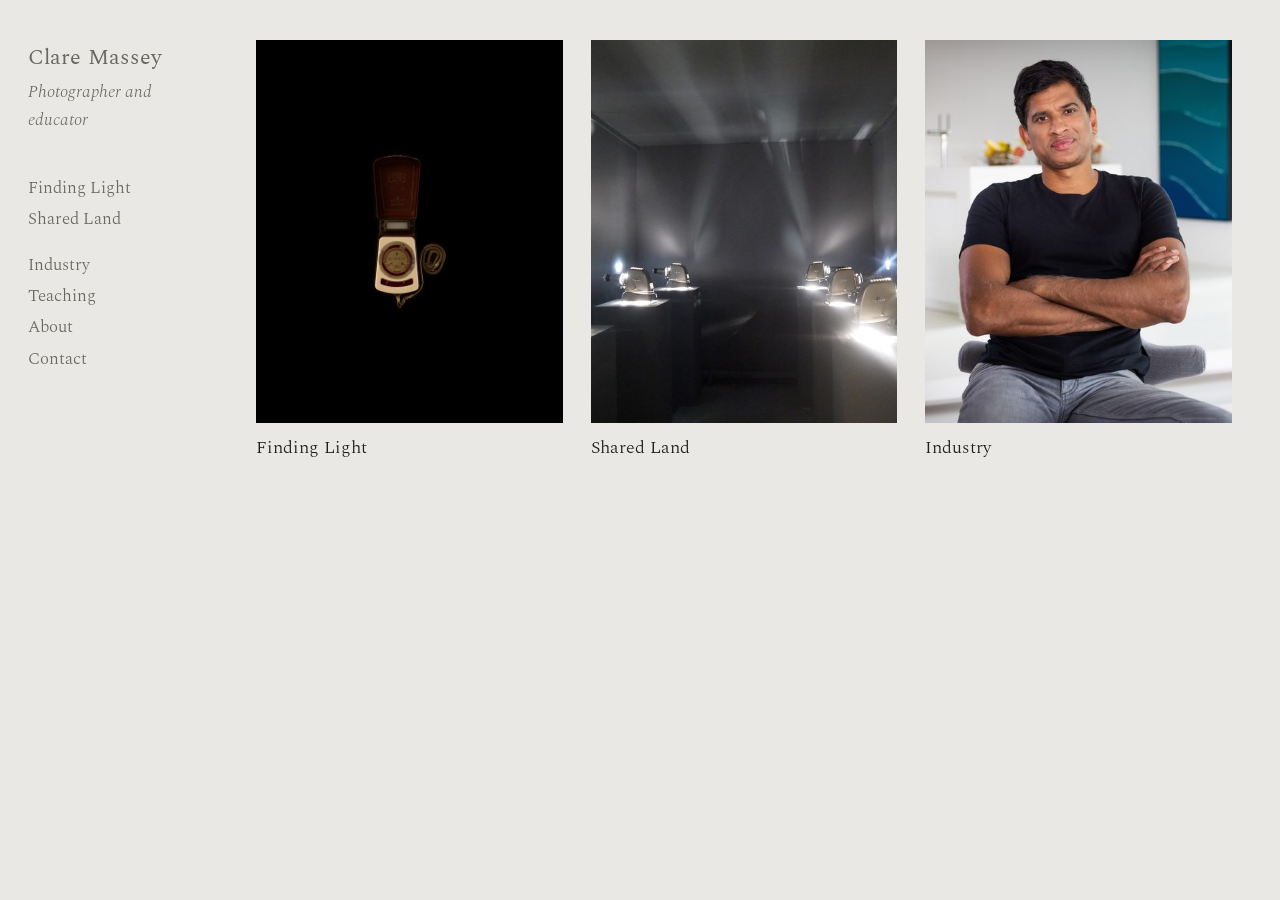
==== index.html @ 1a921242 "First draft of claremassey.co.uk Co-Authored-By: Claude Opus 5.5 <noreply@anthropic.com> Claude-Sess" ====
<!doctype html>
<html lang="en-GB"><head><meta charset="utf-8"><meta name="viewport" content="width=device-width,initial-scale=1">
<title>Clare Massey</title><meta name="description" content="Clare Massey — photographer and educator.">
<link rel="preconnect" href="https://fonts.googleapis.com"><link rel="preconnect" href="https://fonts.gstatic.com" crossorigin>
<link href="https://fonts.googleapis.com/css2?family=Spectral:ital,wght@0,300;0,400;1,300&display=swap" rel="stylesheet">
<link rel="stylesheet" href="style.css"></head>
<body><header class="side"><a class="name" href="index.html">Clare Massey</a><p class="role">Photographer and educator</p>
<nav aria-label="Main"><ul><li><a href="finding-light.html">Finding Light</a></li><li><a href="shared-land.html">Shared Land</a></li><li><a href="industry.html">Industry</a></li><li><a href="teaching.html">Teaching</a></li><li><a href="about.html">About</a></li><li><a href="contact.html">Contact</a></li></ul></nav></header>
<main><section class="home"><a class="proj" href="finding-light.html"><img src="img/finding-light/finding-light-ch34-darla-light-meter-sm.jpg" srcset="img/finding-light/finding-light-ch34-darla-light-meter-sm.jpg 800w, img/finding-light/finding-light-ch34-darla-light-meter.jpg 1800w" sizes="(min-width:900px) 25vw, 100vw" alt=""><span>Finding Light</span></a><a class="proj" href="shared-land.html"><img src="img/shared-land/shared-land-installation-view-slide-projectors-2012-sm.jpg" srcset="img/shared-land/shared-land-installation-view-slide-projectors-2012-sm.jpg 800w, img/shared-land/shared-land-installation-view-slide-projectors-2012.jpg 1800w" sizes="(min-width:900px) 25vw, 100vw" alt=""><span>Shared Land</span></a><a class="proj" href="industry.html"><img src="img/industry/industry-02-dr-rangan-chatterjee-bbc-maestro-sm.jpg" srcset="img/industry/industry-02-dr-rangan-chatterjee-bbc-maestro-sm.jpg 800w, img/industry/industry-02-dr-rangan-chatterjee-bbc-maestro.jpg 1800w" sizes="(min-width:900px) 25vw, 100vw" alt=""><span>Industry</span></a></section></main>
<div class="lb" hidden><button class="lb-x" aria-label="Close">Close</button><img alt=""><p class="lb-c"></p></div>
<script src="lb.js"></script></body></html>
---- style.css ----
:root{--wall:#E9E8E4;--ink:#1F1E1C;--soft:#6B6862;--rule:#CFCDC7;--frame:#FBFBF9}
*{box-sizing:border-box}
html{-webkit-text-size-adjust:100%}
body{margin:0;background:var(--wall);color:var(--ink);font:300 1.0625rem/1.65 Spectral,Georgia,serif;display:grid;grid-template-columns:15rem 1fr;min-height:100vh}
a{color:inherit;text-decoration-thickness:1px;text-underline-offset:.2em}
a:focus-visible,button:focus-visible{outline:2px solid var(--ink);outline-offset:3px}
.side{position:sticky;top:0;align-self:start;height:100vh;padding:2.5rem 1.75rem}
.name{font-size:1.35rem;font-weight:400;text-decoration:none;letter-spacing:.005em}
.role{margin:.15rem 0 2.5rem;color:var(--soft);font-style:italic}
.side ul{list-style:none;margin:0;padding:0}
.side li{margin:.2rem 0}
.side li:nth-child(3){margin-top:1.1rem}
.side a{text-decoration:none;color:var(--soft)}
.side a:hover,.side a[aria-current]{color:var(--ink)}
.side a[aria-current]{text-decoration:underline}
main{padding:2.5rem 3rem 6rem 1rem;max-width:84rem}
h1{font-weight:400;font-size:1.9rem;line-height:1.2;margin:0}
h2{font-weight:400;font-size:1.15rem;margin:4rem 0 1.25rem}
.meta{color:var(--soft);font-style:italic;margin:.2rem 0 1.5rem}
.intro{max-width:36rem;margin-bottom:3rem}
.intro p{margin:0 0 1rem}
.note{color:var(--soft)}
figure{margin:0}
figure img,.proj img{display:block;width:100%;height:auto;background:var(--rule)}
figcaption{font-size:.85rem;color:var(--soft);margin-top:.45rem}
figcaption span{color:var(--ink);margin-right:.35rem}
.grid{display:grid;gap:2.5rem 1.75rem}
.g2{grid-template-columns:repeat(2,1fr)}
.g3{grid-template-columns:repeat(3,1fr)}
.g4{grid-template-columns:repeat(4,1fr)}
.duo{display:grid;grid-template-columns:1fr 1fr;gap:.6rem;margin-bottom:3.5rem}
.duo img{padding:3%;background:var(--frame)}
.home{display:grid;grid-template-columns:repeat(3,1fr);gap:1.75rem;max-width:72rem;align-items:end}
.home .proj img{aspect-ratio:4/5;object-fit:cover}
.proj{text-decoration:none;display:block}
.proj span{display:block;margin-top:.6rem;font-size:1.15rem}
.proj:hover span{text-decoration:underline}
.lb{position:fixed;inset:0;background:rgba(233,232,228,.98);display:flex;flex-direction:column;align-items:center;justify-content:center;padding:3.5rem 1rem 1.5rem;z-index:9}
.lb[hidden]{display:none}
.lb img{max-width:100%;max-height:calc(100vh - 7rem);object-fit:contain}
.lb-c{color:var(--soft);font-size:.9rem;margin:.6rem 0 0}
.lb-x{position:absolute;top:1rem;right:1.25rem;font:inherit;background:none;border:0;color:var(--ink);cursor:pointer;text-decoration:underline;text-underline-offset:.2em}
@media (max-width:1100px){.g4{grid-template-columns:repeat(3,1fr)}}
@media (max-width:900px){
 body{display:block}
 .side{position:static;height:auto;padding:1.5rem 1rem 0}
 .role{margin-bottom:1rem}
 .side ul{display:flex;flex-wrap:wrap;gap:.1rem 1.1rem}
 .side li,.side li:nth-child(3){margin:0}
 main{padding:2rem 1rem 4rem}
 .g4,.g3{grid-template-columns:repeat(2,1fr)}
 .grid{gap:1.75rem 1rem}
}
.home{}
@media (max-width:520px){.home{grid-template-columns:1fr;gap:2.5rem}.g2,.g3{grid-template-columns:1fr}.duo{gap:.35rem}}
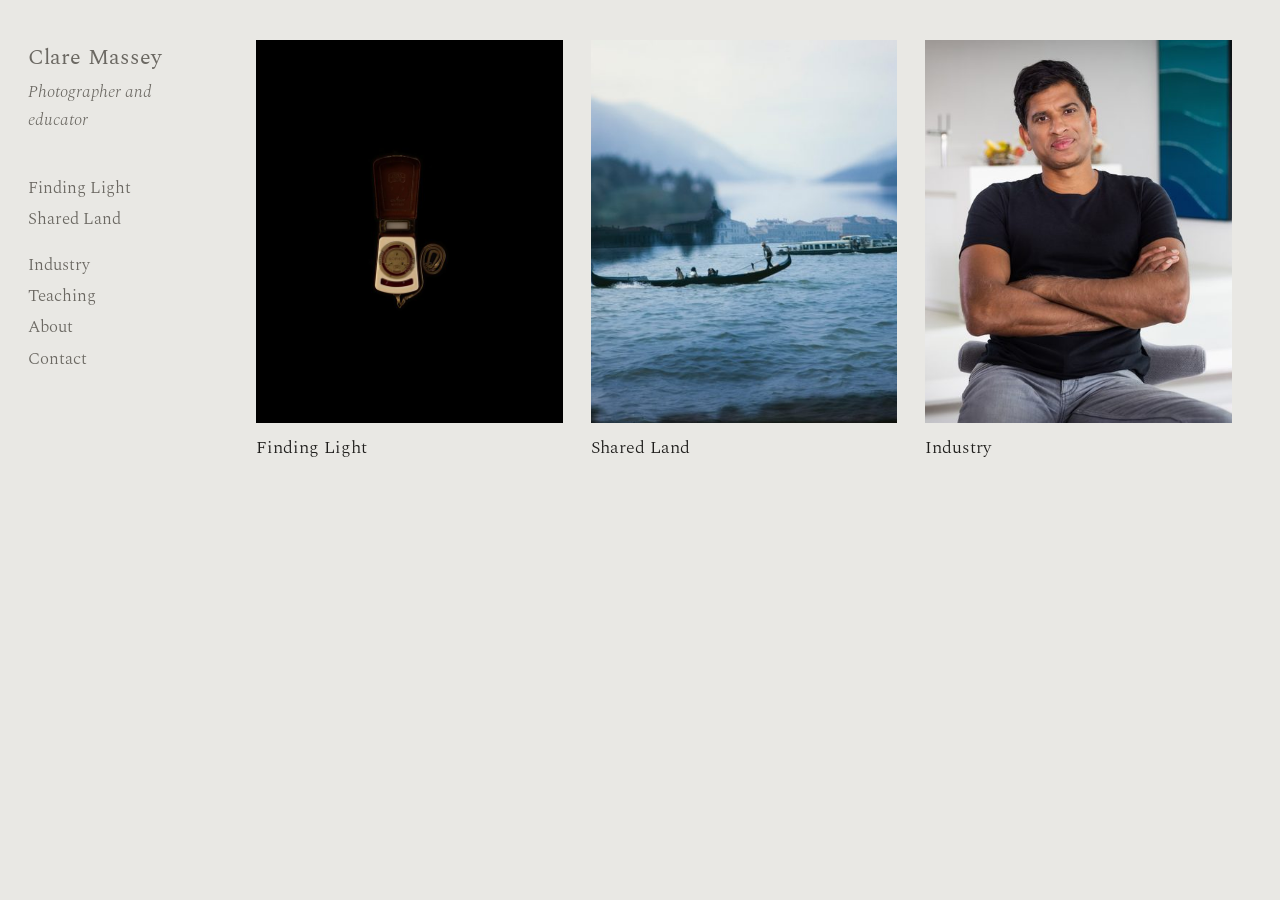
==== commit 60c1ffa2: "Home: gondola image for Shared Land Co-Authored-By: Claude Opus 5.5 <noreply@anthropic.com> Claude-S" ====
--- a/index.html
+++ b/index.html
@@ -6,6 +6,6 @@
 <link rel="stylesheet" href="style.css"></head>
 <body><header class="side"><a class="name" href="index.html">Clare Massey</a><p class="role">Photographer and educator</p>
 <nav aria-label="Main"><ul><li><a href="finding-light.html">Finding Light</a></li><li><a href="shared-land.html">Shared Land</a></li><li><a href="industry.html">Industry</a></li><li><a href="teaching.html">Teaching</a></li><li><a href="about.html">About</a></li><li><a href="contact.html">Contact</a></li></ul></nav></header>
-<main><section class="home"><a class="proj" href="finding-light.html"><img src="img/finding-light/finding-light-ch34-darla-light-meter-sm.jpg" srcset="img/finding-light/finding-light-ch34-darla-light-meter-sm.jpg 800w, img/finding-light/finding-light-ch34-darla-light-meter.jpg 1800w" sizes="(min-width:900px) 25vw, 100vw" alt=""><span>Finding Light</span></a><a class="proj" href="shared-land.html"><img src="img/shared-land/shared-land-installation-view-slide-projectors-2012-sm.jpg" srcset="img/shared-land/shared-land-installation-view-slide-projectors-2012-sm.jpg 800w, img/shared-land/shared-land-installation-view-slide-projectors-2012.jpg 1800w" sizes="(min-width:900px) 25vw, 100vw" alt=""><span>Shared Land</span></a><a class="proj" href="industry.html"><img src="img/industry/industry-02-dr-rangan-chatterjee-bbc-maestro-sm.jpg" srcset="img/industry/industry-02-dr-rangan-chatterjee-bbc-maestro-sm.jpg 800w, img/industry/industry-02-dr-rangan-chatterjee-bbc-maestro.jpg 1800w" sizes="(min-width:900px) 25vw, 100vw" alt=""><span>Industry</span></a></section></main>
+<main><section class="home"><a class="proj" href="finding-light.html"><img src="img/finding-light/finding-light-ch34-darla-light-meter-sm.jpg" srcset="img/finding-light/finding-light-ch34-darla-light-meter-sm.jpg 800w, img/finding-light/finding-light-ch34-darla-light-meter.jpg 1800w" sizes="(min-width:900px) 25vw, 100vw" alt=""><span>Finding Light</span></a><a class="proj" href="shared-land.html"><img src="img/shared-land/shared-land-02b-gondola-lake-found-kodachrome-sm.jpg" srcset="img/shared-land/shared-land-02b-gondola-lake-found-kodachrome-sm.jpg 800w, img/shared-land/shared-land-02b-gondola-lake-found-kodachrome.jpg 1800w" sizes="(min-width:900px) 25vw, 100vw" alt=""><span>Shared Land</span></a><a class="proj" href="industry.html"><img src="img/industry/industry-02-dr-rangan-chatterjee-bbc-maestro-sm.jpg" srcset="img/industry/industry-02-dr-rangan-chatterjee-bbc-maestro-sm.jpg 800w, img/industry/industry-02-dr-rangan-chatterjee-bbc-maestro.jpg 1800w" sizes="(min-width:900px) 25vw, 100vw" alt=""><span>Industry</span></a></section></main>
 <div class="lb" hidden><button class="lb-x" aria-label="Close">Close</button><img alt=""><p class="lb-c"></p></div>
-<script src="lb.js"></script></body></html>+<script src="lb.js"></script><script src="filter.js"></script></body></html>
--- a/style.css
+++ b/style.css
@@ -14,8 +14,9 @@
 .side a:hover,.side a[aria-current]{color:var(--ink)}
 .side a[aria-current]{text-decoration:underline}
 main{padding:2.5rem 3rem 6rem 1rem;max-width:84rem}
-h1{font-weight:400;font-size:1.9rem;line-height:1.2;margin:0}
-h2{font-weight:400;font-size:1.15rem;margin:4rem 0 1.25rem}
+h1{font-weight:400;font-size:1.4rem;line-height:1.25;margin:0}
+h2{font-weight:400;font-size:1.05rem;margin:4rem 0 1.25rem}
+.text h2{margin:2.5rem 0 .75rem}
 .meta{color:var(--soft);font-style:italic;margin:.2rem 0 1.5rem}
 .intro{max-width:36rem;margin-bottom:3rem}
 .intro p{margin:0 0 1rem}
@@ -23,7 +24,11 @@
 figure{margin:0}
 figure img,.proj img{display:block;width:100%;height:auto;background:var(--rule)}
 figcaption{font-size:.85rem;color:var(--soft);margin-top:.45rem}
-figcaption span{color:var(--ink);margin-right:.35rem}
+figcaption .place{display:none}
+.filter{display:flex;flex-wrap:wrap;gap:.25rem 1.1rem;margin:-1.5rem 0 2rem}
+.filter button{font:inherit;background:none;border:0;padding:0;color:var(--soft);cursor:pointer}
+.filter button[aria-pressed=true]{color:var(--ink);text-decoration:underline;text-underline-offset:.2em}
+.grid figure[hidden]{display:none}
 .grid{display:grid;gap:2.5rem 1.75rem}
 .g2{grid-template-columns:repeat(2,1fr)}
 .g3{grid-template-columns:repeat(3,1fr)}
@@ -37,7 +42,12 @@
 .proj:hover span{text-decoration:underline}
 .lb{position:fixed;inset:0;background:rgba(233,232,228,.98);display:flex;flex-direction:column;align-items:center;justify-content:center;padding:3.5rem 1rem 1.5rem;z-index:9}
 .lb[hidden]{display:none}
-.lb img{max-width:100%;max-height:calc(100vh - 7rem);object-fit:contain}
+.lb img{max-width:100%;max-height:calc(100vh - 7rem);object-fit:contain;cursor:zoom-in}
+.lb.zoomed{overflow:auto;display:block;padding:0}
+.lb.zoomed img{max-width:none;max-height:none;cursor:zoom-out;display:block;margin:0 auto}
+.lb.zoomed .lb-c{display:none}
+.lb-nav{position:absolute;top:50%;transform:translateY(-50%);font:inherit;font-size:1.6rem;background:none;border:0;color:var(--soft);cursor:pointer;padding:1rem}
+.lb-nav:hover{color:var(--ink)}.lb-p{left:.25rem}.lb-n{right:.25rem}.lb.zoomed .lb-nav{display:none}
 .lb-c{color:var(--soft);font-size:.9rem;margin:.6rem 0 0}
 .lb-x{position:absolute;top:1rem;right:1.25rem;font:inherit;background:none;border:0;color:var(--ink);cursor:pointer;text-decoration:underline;text-underline-offset:.2em}
 @media (max-width:1100px){.g4{grid-template-columns:repeat(3,1fr)}}
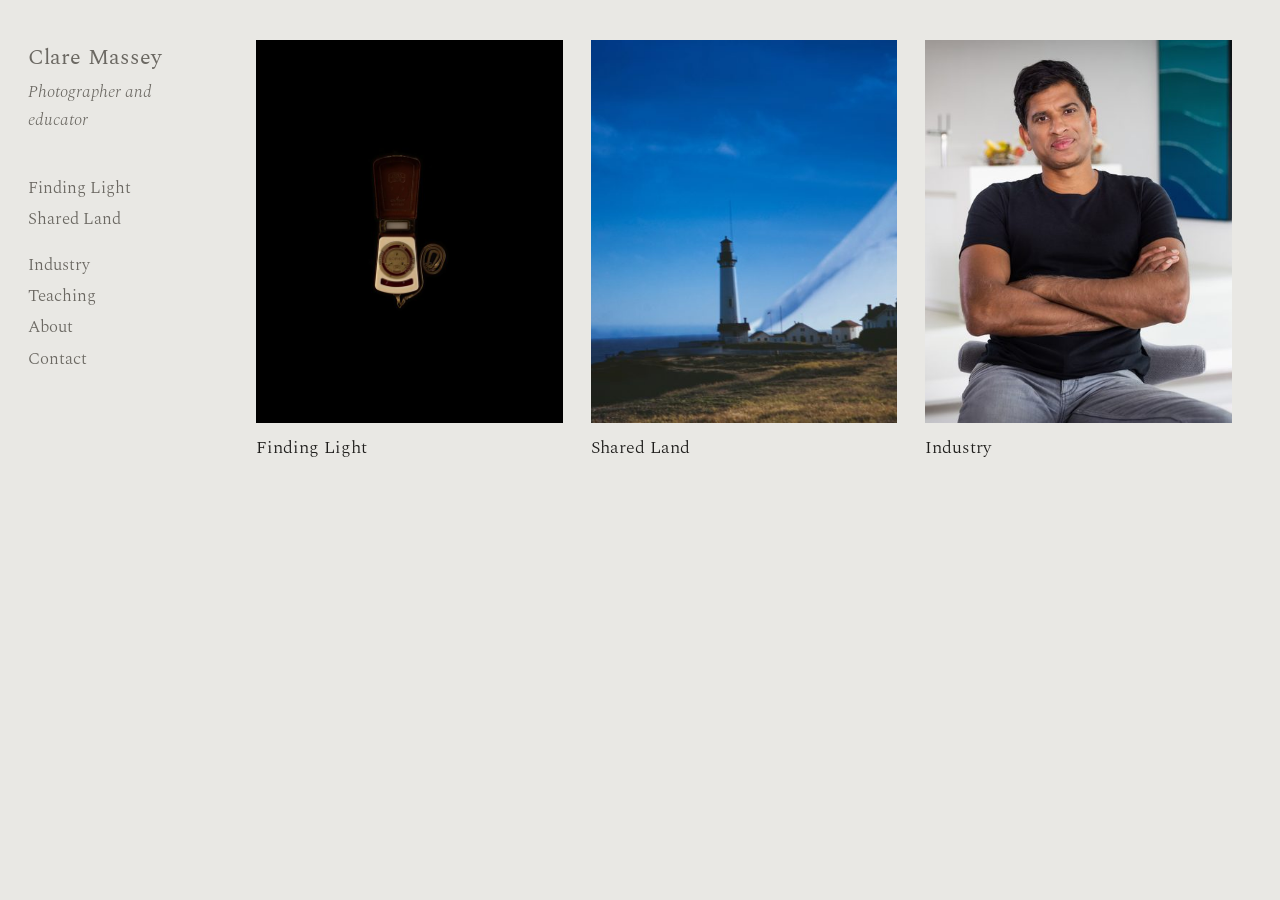
==== commit 4c6b5200: "Shared Land: no dates, drop artist's book view; home leads with the lighthouse Co-Authored-By: Claud" ====
--- a/index.html
+++ b/index.html
@@ -6,6 +6,6 @@
 <link rel="stylesheet" href="style.css"></head>
 <body><header class="side"><a class="name" href="index.html">Clare Massey</a><p class="role">Photographer and educator</p>
 <nav aria-label="Main"><ul><li><a href="finding-light.html">Finding Light</a></li><li><a href="shared-land.html">Shared Land</a></li><li><a href="industry.html">Industry</a></li><li><a href="teaching.html">Teaching</a></li><li><a href="about.html">About</a></li><li><a href="contact.html">Contact</a></li></ul></nav></header>
-<main><section class="home"><a class="proj" href="finding-light.html"><img src="img/finding-light/finding-light-ch34-darla-light-meter-sm.jpg" srcset="img/finding-light/finding-light-ch34-darla-light-meter-sm.jpg 800w, img/finding-light/finding-light-ch34-darla-light-meter.jpg 1800w" sizes="(min-width:900px) 25vw, 100vw" alt=""><span>Finding Light</span></a><a class="proj" href="shared-land.html"><img src="img/shared-land/shared-land-02b-gondola-lake-found-kodachrome-sm.jpg" srcset="img/shared-land/shared-land-02b-gondola-lake-found-kodachrome-sm.jpg 800w, img/shared-land/shared-land-02b-gondola-lake-found-kodachrome.jpg 1800w" sizes="(min-width:900px) 25vw, 100vw" alt=""><span>Shared Land</span></a><a class="proj" href="industry.html"><img src="img/industry/industry-02-dr-rangan-chatterjee-bbc-maestro-sm.jpg" srcset="img/industry/industry-02-dr-rangan-chatterjee-bbc-maestro-sm.jpg 800w, img/industry/industry-02-dr-rangan-chatterjee-bbc-maestro.jpg 1800w" sizes="(min-width:900px) 25vw, 100vw" alt=""><span>Industry</span></a></section></main>
+<main><section class="home"><a class="proj" href="finding-light.html"><img src="img/finding-light/finding-light-ch34-darla-light-meter-sm.jpg" srcset="img/finding-light/finding-light-ch34-darla-light-meter-sm.jpg 800w, img/finding-light/finding-light-ch34-darla-light-meter.jpg 2600w" sizes="(min-width:900px) 25vw, 100vw" alt=""><span>Finding Light</span></a><a class="proj" href="shared-land.html"><img src="img/shared-land/shared-land-05a-lighthouse-found-kodachrome-sm.jpg" srcset="img/shared-land/shared-land-05a-lighthouse-found-kodachrome-sm.jpg 800w, img/shared-land/shared-land-05a-lighthouse-found-kodachrome.jpg 2600w" sizes="(min-width:900px) 25vw, 100vw" alt="" style="object-position:70% 50%"><span>Shared Land</span></a><a class="proj" href="industry.html"><img src="img/industry/industry-02-dr-rangan-chatterjee-bbc-maestro-sm.jpg" srcset="img/industry/industry-02-dr-rangan-chatterjee-bbc-maestro-sm.jpg 800w, img/industry/industry-02-dr-rangan-chatterjee-bbc-maestro.jpg 2600w" sizes="(min-width:900px) 25vw, 100vw" alt=""><span>Industry</span></a></section></main>
 <div class="lb" hidden><button class="lb-x" aria-label="Close">Close</button><img alt=""><p class="lb-c"></p></div>
 <script src="lb.js"></script><script src="filter.js"></script></body></html>
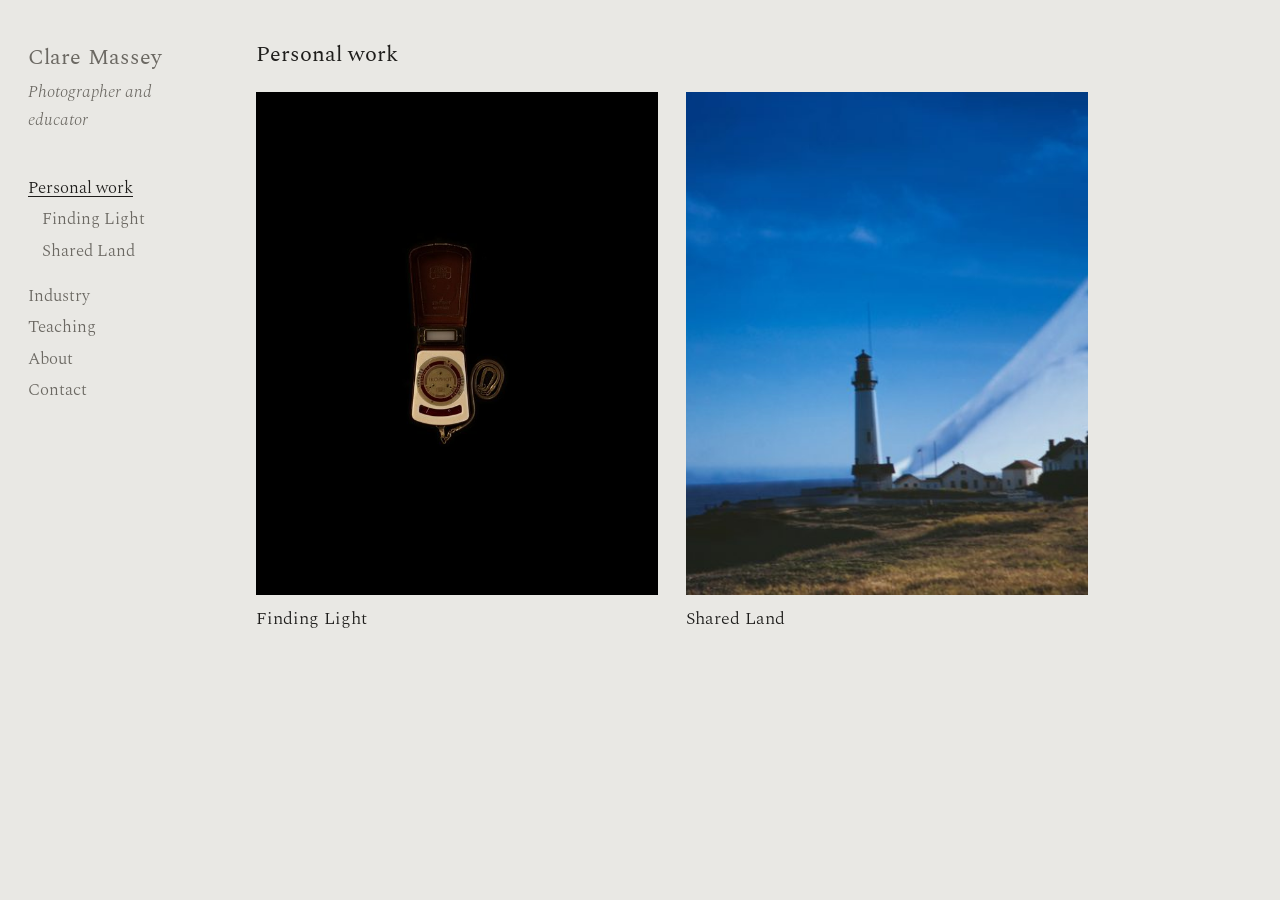
==== commit db52c7d0: "Home becomes Personal work; centred chapter captions with place and year Co-Authored-By: Claude Opus" ====
--- a/index.html
+++ b/index.html
@@ -5,7 +5,7 @@
 <link href="https://fonts.googleapis.com/css2?family=Spectral:ital,wght@0,300;0,400;1,300&display=swap" rel="stylesheet">
 <link rel="stylesheet" href="style.css"></head>
 <body><header class="side"><a class="name" href="index.html">Clare Massey</a><p class="role">Photographer and educator</p>
-<nav aria-label="Main"><ul><li><a href="finding-light.html">Finding Light</a></li><li><a href="shared-land.html">Shared Land</a></li><li><a href="industry.html">Industry</a></li><li><a href="teaching.html">Teaching</a></li><li><a href="about.html">About</a></li><li><a href="contact.html">Contact</a></li></ul></nav></header>
-<main><section class="home"><a class="proj" href="finding-light.html"><img src="img/finding-light/finding-light-ch34-darla-light-meter-sm.jpg" srcset="img/finding-light/finding-light-ch34-darla-light-meter-sm.jpg 800w, img/finding-light/finding-light-ch34-darla-light-meter.jpg 2600w" sizes="(min-width:900px) 25vw, 100vw" alt=""><span>Finding Light</span></a><a class="proj" href="shared-land.html"><img src="img/shared-land/shared-land-05a-lighthouse-found-kodachrome-sm.jpg" srcset="img/shared-land/shared-land-05a-lighthouse-found-kodachrome-sm.jpg 800w, img/shared-land/shared-land-05a-lighthouse-found-kodachrome.jpg 2600w" sizes="(min-width:900px) 25vw, 100vw" alt="" style="object-position:70% 50%"><span>Shared Land</span></a><a class="proj" href="industry.html"><img src="img/industry/industry-02-dr-rangan-chatterjee-bbc-maestro-sm.jpg" srcset="img/industry/industry-02-dr-rangan-chatterjee-bbc-maestro-sm.jpg 800w, img/industry/industry-02-dr-rangan-chatterjee-bbc-maestro.jpg 2600w" sizes="(min-width:900px) 25vw, 100vw" alt=""><span>Industry</span></a></section></main>
+<nav aria-label="Main"><ul><li class="grp"><a href="index.html" aria-current="page">Personal work</a></li><li class="sub"><a href="finding-light.html">Finding Light</a></li><li class="sub"><a href="shared-land.html">Shared Land</a></li><li><a href="industry.html">Industry</a></li><li><a href="teaching.html">Teaching</a></li><li><a href="about.html">About</a></li><li><a href="contact.html">Contact</a></li></ul></nav></header>
+<main><h1 class="home-h">Personal work</h1><section class="home"><a class="proj" href="finding-light.html"><img src="img/finding-light/finding-light-ch34-darla-light-meter-sm.jpg" srcset="img/finding-light/finding-light-ch34-darla-light-meter-sm.jpg 800w, img/finding-light/finding-light-ch34-darla-light-meter.jpg 2600w" sizes="(min-width:900px) 25vw, 100vw" alt=""><span>Finding Light</span></a><a class="proj" href="shared-land.html"><img src="img/shared-land/shared-land-05a-lighthouse-found-kodachrome-sm.jpg" srcset="img/shared-land/shared-land-05a-lighthouse-found-kodachrome-sm.jpg 800w, img/shared-land/shared-land-05a-lighthouse-found-kodachrome.jpg 2600w" sizes="(min-width:900px) 25vw, 100vw" alt="" style="object-position:70% 50%"><span>Shared Land</span></a></section></main>
 <div class="lb" hidden><button class="lb-x" aria-label="Close">Close</button><img alt=""><p class="lb-c"></p></div>
 <script src="lb.js"></script><script src="filter.js"></script></body></html>
--- a/style.css
+++ b/style.css
@@ -9,7 +9,9 @@
 .role{margin:.15rem 0 2.5rem;color:var(--soft);font-style:italic}
 .side ul{list-style:none;margin:0;padding:0}
 .side li{margin:.2rem 0}
-.side li:nth-child(3){margin-top:1.1rem}
+.side li.sub a{padding-left:.9rem}
+.side li:nth-child(4){margin-top:1.1rem}
+.home-h{margin-bottom:1.5rem}
 .side a{text-decoration:none;color:var(--soft)}
 .side a:hover,.side a[aria-current]{color:var(--ink)}
 .side a[aria-current]{text-decoration:underline}
@@ -24,7 +26,8 @@
 figure{margin:0}
 figure img,.proj img{display:block;width:100%;height:auto;background:var(--rule)}
 figcaption{font-size:.85rem;color:var(--soft);margin-top:.45rem}
-figcaption .place{display:none}
+.g4 figcaption{text-align:center;line-height:1.45}
+figcaption .place{display:block}
 .filter{display:flex;flex-wrap:wrap;gap:.25rem 1.1rem;margin:-1.5rem 0 2rem}
 .filter button{font:inherit;background:none;border:0;padding:0;color:var(--soft);cursor:pointer}
 .filter button[aria-pressed=true]{color:var(--ink);text-decoration:underline;text-underline-offset:.2em}
@@ -35,8 +38,9 @@
 .g4{grid-template-columns:repeat(4,1fr)}
 .duo{display:grid;grid-template-columns:1fr 1fr;gap:.6rem;margin-bottom:3.5rem}
 .duo img{padding:3%;background:var(--frame)}
-.home{display:grid;grid-template-columns:repeat(3,1fr);gap:1.75rem;max-width:72rem;align-items:end}
+.home{display:grid;grid-template-columns:repeat(2,1fr);gap:1.75rem;max-width:72rem;align-items:end}
 .home .proj img{aspect-ratio:4/5;object-fit:cover}
+.home{max-width:52rem}
 .proj{text-decoration:none;display:block}
 .proj span{display:block;margin-top:.6rem;font-size:1.15rem}
 .proj:hover span{text-decoration:underline}
@@ -56,7 +60,8 @@
  .side{position:static;height:auto;padding:1.5rem 1rem 0}
  .role{margin-bottom:1rem}
  .side ul{display:flex;flex-wrap:wrap;gap:.1rem 1.1rem}
- .side li,.side li:nth-child(3){margin:0}
+ .side li,.side li:nth-child(4){margin:0}
+ .side li.sub a{padding-left:0}
  main{padding:2rem 1rem 4rem}
  .g4,.g3{grid-template-columns:repeat(2,1fr)}
  .grid{gap:1.75rem 1rem}
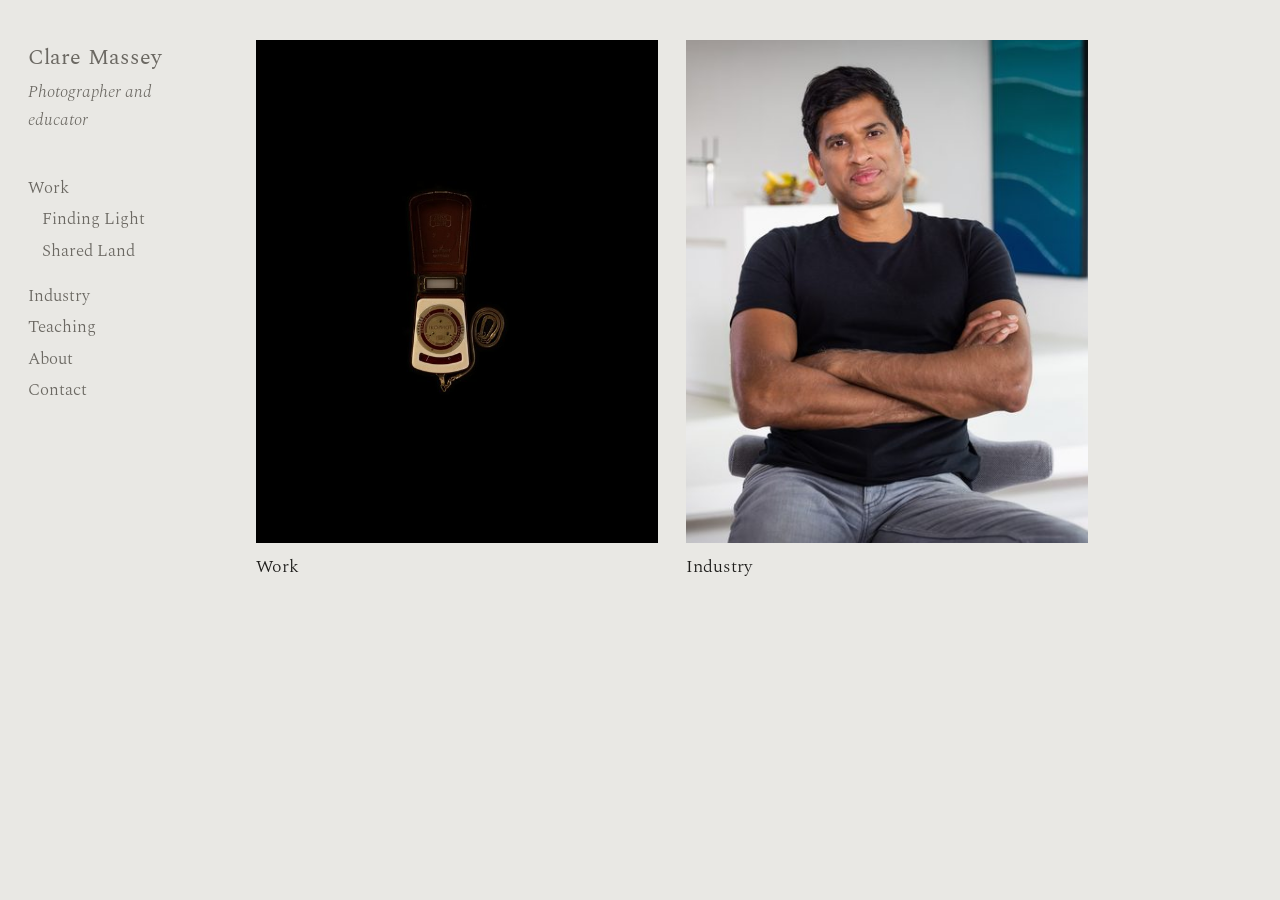
==== commit 516b6f8b: "Landing page: Work and Industry; new Work page holds Finding Light and Shared Land Co-Authored-By: C" ====
--- a/index.html
+++ b/index.html
@@ -5,7 +5,7 @@
 <link href="https://fonts.googleapis.com/css2?family=Spectral:ital,wght@0,300;0,400;1,300&display=swap" rel="stylesheet">
 <link rel="stylesheet" href="style.css"></head>
 <body><header class="side"><a class="name" href="index.html">Clare Massey</a><p class="role">Photographer and educator</p>
-<nav aria-label="Main"><ul><li class="grp"><a href="index.html" aria-current="page">Personal work</a></li><li class="sub"><a href="finding-light.html">Finding Light</a></li><li class="sub"><a href="shared-land.html">Shared Land</a></li><li><a href="industry.html">Industry</a></li><li><a href="teaching.html">Teaching</a></li><li><a href="about.html">About</a></li><li><a href="contact.html">Contact</a></li></ul></nav></header>
-<main><h1 class="home-h">Personal work</h1><section class="home"><a class="proj" href="finding-light.html"><img src="img/finding-light/finding-light-ch34-darla-light-meter-sm.jpg" srcset="img/finding-light/finding-light-ch34-darla-light-meter-sm.jpg 800w, img/finding-light/finding-light-ch34-darla-light-meter.jpg 2600w" sizes="(min-width:900px) 25vw, 100vw" alt=""><span>Finding Light</span></a><a class="proj" href="shared-land.html"><img src="img/shared-land/shared-land-05a-lighthouse-found-kodachrome-sm.jpg" srcset="img/shared-land/shared-land-05a-lighthouse-found-kodachrome-sm.jpg 800w, img/shared-land/shared-land-05a-lighthouse-found-kodachrome.jpg 2600w" sizes="(min-width:900px) 25vw, 100vw" alt="" style="object-position:70% 50%"><span>Shared Land</span></a></section></main>
+<nav aria-label="Main"><ul><li class="grp"><a href="work.html">Work</a></li><li class="sub"><a href="finding-light.html">Finding Light</a></li><li class="sub"><a href="shared-land.html">Shared Land</a></li><li><a href="industry.html">Industry</a></li><li><a href="teaching.html">Teaching</a></li><li><a href="about.html">About</a></li><li><a href="contact.html">Contact</a></li></ul></nav></header>
+<main><section class="home"><a class="proj" href="work.html"><img src="img/finding-light/finding-light-ch34-darla-light-meter-sm.jpg" srcset="img/finding-light/finding-light-ch34-darla-light-meter-sm.jpg 800w, img/finding-light/finding-light-ch34-darla-light-meter.jpg 2600w" sizes="(min-width:900px) 30vw, 100vw" alt=""><span>Work</span></a><a class="proj" href="industry.html"><img src="img/industry/industry-02-dr-rangan-chatterjee-bbc-maestro-sm.jpg" srcset="img/industry/industry-02-dr-rangan-chatterjee-bbc-maestro-sm.jpg 800w, img/industry/industry-02-dr-rangan-chatterjee-bbc-maestro.jpg 2600w" sizes="(min-width:900px) 30vw, 100vw" alt=""><span>Industry</span></a></section></main>
 <div class="lb" hidden><button class="lb-x" aria-label="Close">Close</button><img alt=""><p class="lb-c"></p></div>
 <script src="lb.js"></script><script src="filter.js"></script></body></html>
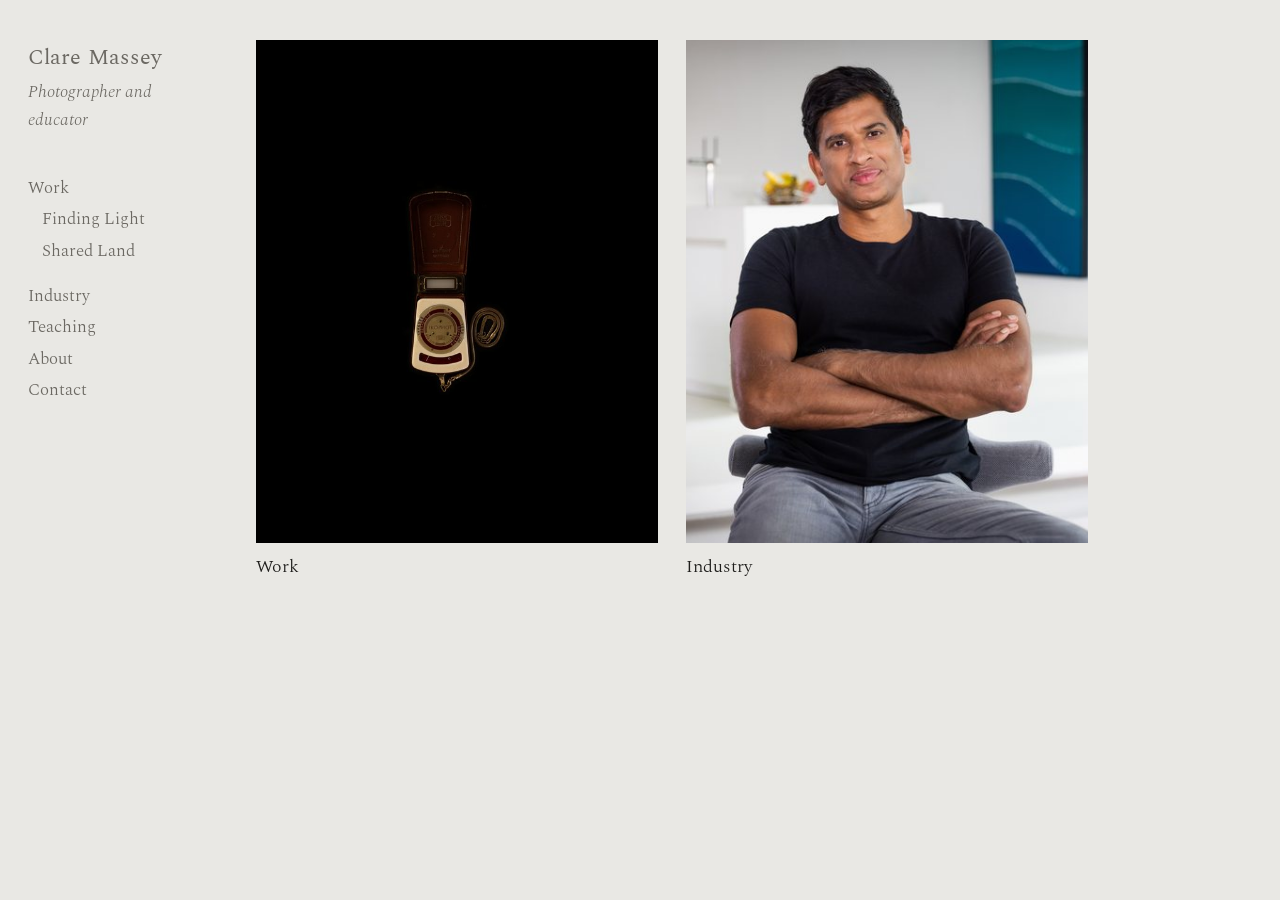
==== commit eedeb90a: "Rename retouched Rangan file so browsers fetch the new image Co-Authored-By: Claude Opus 5.5 <norepl" ====
--- a/index.html
+++ b/index.html
@@ -6,6 +6,6 @@
 <link rel="stylesheet" href="style.css"></head>
 <body><header class="side"><a class="name" href="index.html">Clare Massey</a><p class="role">Photographer and educator</p>
 <nav aria-label="Main"><ul><li class="grp"><a href="work.html">Work</a></li><li class="sub"><a href="finding-light.html">Finding Light</a></li><li class="sub"><a href="shared-land.html">Shared Land</a></li><li><a href="industry.html">Industry</a></li><li><a href="teaching.html">Teaching</a></li><li><a href="about.html">About</a></li><li><a href="contact.html">Contact</a></li></ul></nav></header>
-<main><section class="home"><a class="proj" href="work.html"><img src="img/finding-light/finding-light-ch34-darla-light-meter-sm.jpg" srcset="img/finding-light/finding-light-ch34-darla-light-meter-sm.jpg 800w, img/finding-light/finding-light-ch34-darla-light-meter.jpg 2600w" sizes="(min-width:900px) 30vw, 100vw" alt=""><span>Work</span></a><a class="proj" href="industry.html"><img src="img/industry/industry-02-dr-rangan-chatterjee-bbc-maestro-sm.jpg" srcset="img/industry/industry-02-dr-rangan-chatterjee-bbc-maestro-sm.jpg 800w, img/industry/industry-02-dr-rangan-chatterjee-bbc-maestro.jpg 2600w" sizes="(min-width:900px) 30vw, 100vw" alt=""><span>Industry</span></a></section></main>
+<main><section class="home"><a class="proj" href="work.html"><img src="img/finding-light/finding-light-ch34-darla-light-meter-sm.jpg" srcset="img/finding-light/finding-light-ch34-darla-light-meter-sm.jpg 800w, img/finding-light/finding-light-ch34-darla-light-meter.jpg 2600w" sizes="(min-width:900px) 30vw, 100vw" alt=""><span>Work</span></a><a class="proj" href="industry.html"><img src="img/industry/industry-02-dr-rangan-chatterjee-bbc-maestro-r-sm.jpg" srcset="img/industry/industry-02-dr-rangan-chatterjee-bbc-maestro-r-sm.jpg 800w, img/industry/industry-02-dr-rangan-chatterjee-bbc-maestro-r.jpg 2600w" sizes="(min-width:900px) 30vw, 100vw" alt=""><span>Industry</span></a></section></main>
 <div class="lb" hidden><button class="lb-x" aria-label="Close">Close</button><img alt=""><p class="lb-c"></p></div>
 <script src="lb.js"></script><script src="filter.js"></script></body></html>
